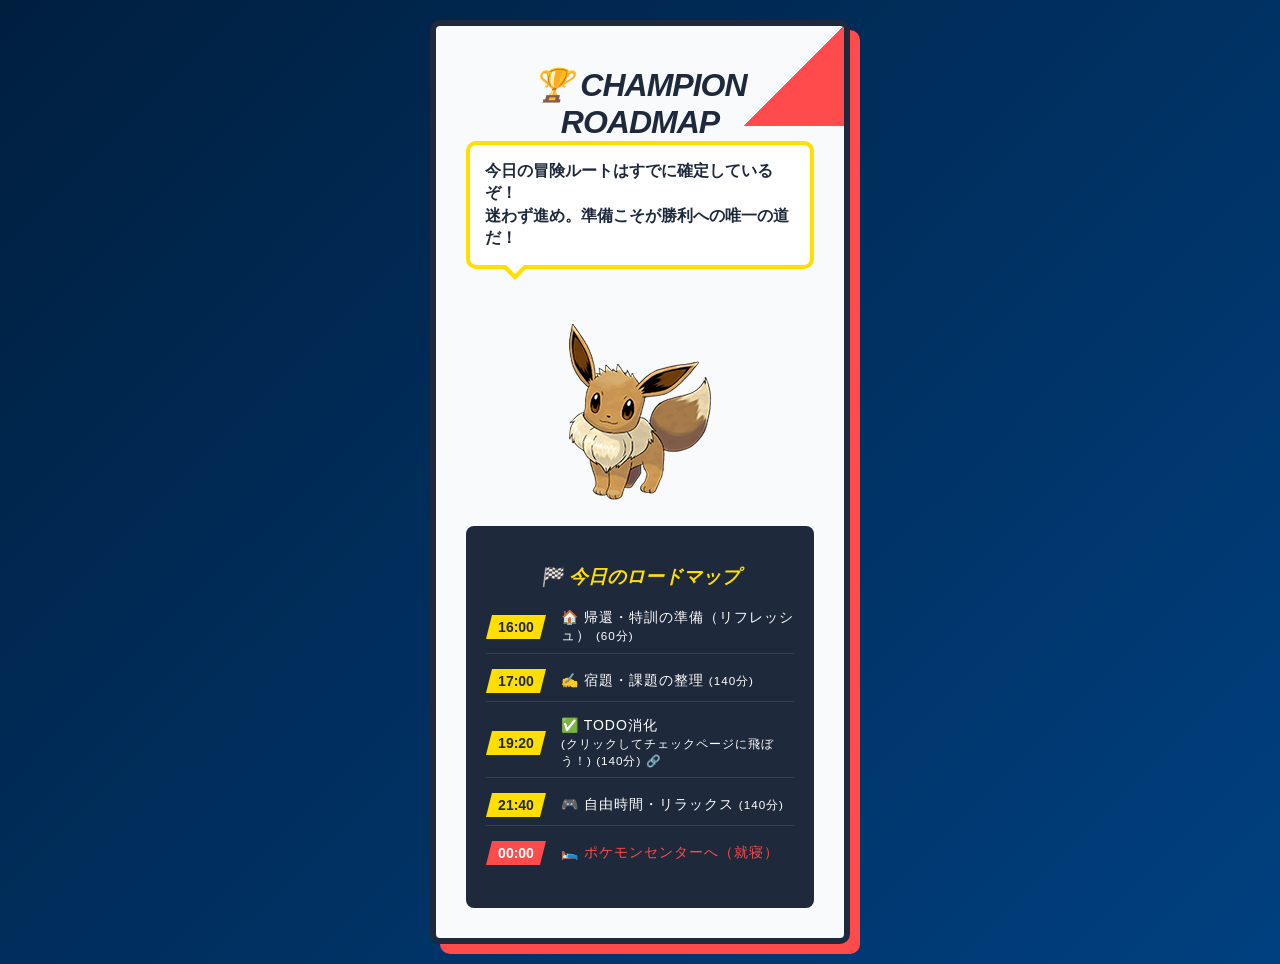
==== index.html @ a59a7ac6 "ご要望対応1" ====
<!DOCTYPE html>
<html lang="ja">
<head>
    <meta charset="UTF-8">
    <title>クエストロードマップ：固定ルート</title>
    <link rel="stylesheet" href="style3.css">
</head>
<body>

    <div class="card pokemon-theme">
        <h1>🏆 CHAMPION ROADMAP</h1>
        <div class="duo-message" id="duo-msg">
            今日の冒険ルートはすでに確定しているぞ！<br>
            迷わず進め。準備こそが勝利への唯一の道だ！
        </div>
        <div>
            <img src="evolution.png">
        </div>
        <div id="result" class="schedule-result" style="display: block;">
            <h3>🏁 今日のロードマップ</h3>
            <div id="timeline"></div>
        </div>
    </div>

    <script>
        window.onload = function() {
            generateFixedSchedule();
        };

        function generateFixedSchedule() {
            const timeline = document.getElementById('timeline');

            // --- 固定設定 ---
            const startMin = 16 * 60;  // 16:00 行動開始
            const endMin = 24 * 60;    // 24:00 就寝

            // 曜日判定 (0:日, 1:月, 2:火, 3:水, 4:木, 5:金, 6:土)
            const dayOfWeek = new Date().getDay();
            // 日曜日(0)から木曜日(4)判定
            const isSunToThu = (dayOfWeek >= 0 && dayOfWeek <= 4);

            // タイムライン生成用の配列
            let schedule = [];

            // 1. 開始（準備）
            //schedule.push({ time: startMin, task: "☀️ 起床・準備（特訓開始！）", duration: 60 });
            schedule.push({ time: startMin, task: "🏠 帰還・特訓の準備（リフレッシュ）", duration: 60 });

            // --- 2. 学校クエスト（コメントアウト） ---
            /*
            const schoolStartMin = 17 * 60;
            const schoolDuration = 360;
            const isWeekday = (dayOfWeek >= 1 && dayOfWeek <= 5);
            if (isWeekday) {
                schedule.push({ time: schoolStartMin, task: "🏫 学校クエスト (メイン任務)", duration: schoolDuration });
            }
            */

            // 3. 午後のタスク計算
            let currentMin = startMin + 60; 
            let remainingMin = endMin - currentMin;

            // 基本のクエストリスト
            let eveningQuests = [
                "✍️ 宿題・課題の整理", 
                "✅ TODO消化(クリックしてチェックページに飛ぼう！) ", 
                "🎮 自由時間・リラックス"
            ];

            // 日曜日〜木曜日のみ「装備確認」を追加
            if (isSunToThu) {
                eveningQuests.push("👟 翌日の装備確認（持ち物）");
            }

            // 残り時間をクエスト数で等分
            const questDuration = Math.floor(remainingMin / eveningQuests.length);

            // クエストをスケジュール配列に追加
            eveningQuests.forEach(task => {
                schedule.push({ time: currentMin, task: task, duration: questDuration });
                currentMin += questDuration;
            });

            // --- 表示のレンダリング ---
            const minToTime = (min) => {
                const h = Math.floor(min / 60) % 24;
                const m = Math.floor(min % 60);
                return `${String(h).padStart(2, '0')}:${String(m).padStart(2, '0')}`;
            };

            timeline.innerHTML = '';
            schedule.forEach(item => {
                const div = document.createElement('div');
                div.className = 'time-slot';
            
                // --- タスク表示の生成と改行処理 ---
                let displayName = item.task;
                if (displayName.includes("(クリックして")) {
                    // 改行を入れて、補足部分を少し小さくする
                    displayName = displayName.replace("(クリックして", "<br><small>(クリックして");
                    displayName += "</small>";
                }

                let taskHTML = `<span class="task-name">${displayName}</span> <small>(${item.duration}分)</small>`;
            
                if (item.task.includes("TODO")) {
                    // TODOが含まれる場合、全体をリンクにする
                    taskHTML = `<a href="TODOpokemon3.html" style="color: inherit; text-decoration: none; display: block;">
                                    ${displayName} <small>(${item.duration}分) 🔗</small>
                                </a>`;
                    div.style.cursor = "pointer";
                }
        
                div.innerHTML = `
                    <span class="time-label">${minToTime(item.time)}</span>
                    <span class="task-text">${taskHTML}</span>
                `;
                timeline.appendChild(div);
            });

            // 4. 就寝
            const sleepDiv = document.createElement('div');
            sleepDiv.className = 'time-slot sleep-slot';
            sleepDiv.innerHTML = `<span class="time-label">${minToTime(endMin)}</span> <span class="task-text">🛌 ポケモンセンターへ（就寝）</span>`;
            timeline.appendChild(sleepDiv);
        }
    </script>
</body>
</html>
---- style3.css ----
/* =============================================
   1. 全画面共通ベース & クエスト作成
   ============================================= */
* {
    box-sizing: border-box;
}

body { 
    font-family: 'Arial Black', 'Hiragino Sans', sans-serif; 
    background: linear-gradient(135deg, #001f3f 0%, #004080 100%); 
    color: #333; 
    display: flex; 
    flex-direction: column; 
    align-items: center; 
    justify-content: center;
    min-height: 100vh;
    margin: 0;
    padding: 20px; 
}

.card { 
    background: #f8fafc; 
    border-radius: 10px; 
    box-shadow: 10px 10px 0px #ff4b4b; 
    width: 100%;
    max-width: 420px; 
    padding: 30px; 
    border: 6px solid #1e293b; 
    text-align: center;
    position: relative;
    overflow: hidden;
}

/* 競技場のような斜線のアクセント */
.card::before {
    content: "";
    position: absolute;
    top: 0; right: 0;
    width: 100px; height: 100px;
    background: linear-gradient(135deg, transparent 50%, #ff4b4b 50%);
    z-index: 0;
}

h1 { 
    color: #1e293b; 
    font-size: 28px; 
    margin-bottom: 20px; 
    font-style: italic;
    letter-spacing: 2px;
    position: relative;
}

/* メッセージ（吹き出し）のしっぽ部分を黄色に修正 */
.duo-message::after {
    content: "";
    position: absolute;
    bottom: -15px; /* 枠線の外に出す */
    left: 30px;    /* しっぽの位置 */
    border-width: 15px 15px 0; /* 三角形の形を作る */
    border-style: solid;
    /* 1番目の色を #1cb0f6 から #ffde00 (黄色) に変更 */
    border-color: #ffde00 transparent transparent; 
}

/* メッセージ本体の枠線も黄色に合わせる場合（統一感が出ます） */
.duo-message { 
    background: #ffffff; 
    border: 4px solid #ffde00; /* ここを黄色に変更 */
    padding: 15px; 
    border-radius: 10px; 
    margin-bottom: 30px; 
    font-weight: bold; 
    color: #1e293b;
    line-height: 1.4;
    text-align: left;
    position: relative;
}


/* 内側の白い三角（枠線の中を白く抜く場合） */
.duo-message::before {
    content: "";
    position: absolute;
    bottom: -9px;
    left: 30px;
    border-width: 15px 15px 0;
    border-style: solid;
    border-color: #ffffff transparent transparent;
    z-index: 1;
}

/* 入力項目 */
input[type="time"], input[type="text"] { 
    width: 100%; 
    padding: 12px; 
    border-radius: 0px; 
    border: 3px solid #cbd5e1; 
    font-size: 16px; 
    font-weight: bold;
}

.add-quest-box { display: flex; gap: 8px; margin-bottom: 20px; }

.section-label {
    display: block;
    text-align: left;
    font-size: 12px;
    font-weight: bold;
    color: #64748b;
    margin-bottom: 5px;
    margin-top: 15px;
}

/* ボタン類 */
button.generate-btn, button.send-btn { 
    width: 100%; 
    padding: 18px; 
    background: #ff4b4b; 
    color: white; 
    border: none; 
    font-weight: bold; 
    font-size: 18px; 
    cursor: pointer; 
    transition: 0.2s; 
    box-shadow: 0 5px 0 #b32d2d;
    text-transform: uppercase;
}

button.generate-btn { border-radius: 50px; }
button.generate-btn:hover { background: #d33131; transform: scale(1.02); }

.add-btn {
    background: #1e293b;
    color: #fff;
    border-radius: 5px;
    font-size: 12px;
    padding: 10px 15px;
    border: none;
    cursor: pointer;
}

/* クエスト選択（タイル） */
.task-options { display: grid; grid-template-columns: 1fr 1fr; gap: 10px; margin-bottom: 20px; }

.option-item { 
    background: #fff; 
    border: 3px solid #1e293b; 
    padding: 12px; 
    border-radius: 5px; 
    cursor: pointer; 
    transition: 0.2s; 
    font-weight: bold; 
    position: relative;
    color: #1e293b;
}

.option-item.selected { 
    background: #ffde00; 
    border-color: #1e293b; 
    transform: translateY(-2px);
    box-shadow: 4px 4px 0px #1e293b;
}

.option-item.selected::after { 
    content: "No." attr(data-order); 
    position: absolute; 
    top: -10px; right: -5px; 
    background: #1e293b; 
    color: white; 
    padding: 2px 6px;
    font-size: 10px; 
}

/* スケジュール結果表示 */
.schedule-result { 
    display: none; 
    margin-top: 20px; 
    background: #1e293b;
    padding: 20px; 
    border-radius: 8px;
    color: white;
    text-align: left;
}

.schedule-result h3 { color: #ffde00; text-align: center; font-style: italic; }

.time-slot { 
    display: flex; 
    align-items: center; 
    margin-bottom: 15px; 
    border-bottom: 1px solid #334155;
    padding-bottom: 8px;
}

.time-label { 
    background: #ffde00; 
    color: #1e293b; 
    padding: 4px 8px; 
    font-size: 14px;
    font-weight: 900;
    margin-right: 15px; 
    min-width: 60px; 
    text-align: center; 
    clip-path: polygon(10% 0%, 100% 0%, 90% 100%, 0% 100%);
}

.task-text { font-size: 14px; letter-spacing: 1px; }
.sleep-slot { border-bottom: none; color: #ff4b4b; }
.sleep-slot .time-label { background: #ff4b4b; color: white; }


/* =============================================
   2. 夜の準備 (TODOyoru.html)
   ============================================= */
.duo-message {
    background: #ffffff !important;
    color: #1e293b !important;
    border: 4px solid #ffde00 !important; /* 枠線を黄色にして目立たせる */
    text-shadow: none; /* 変な影を消す */
}

body.night-mode { 
    background: radial-gradient(circle, #1e293b 0%, #0f172a 100%); 
    color: #f8fafc; 
}

body.night-mode .card { 
    background: #1e293b; 
    border: 4px solid #ffde00; 
    box-shadow: 0 0 20px rgba(255, 222, 0, 0.3); 
}

.wallet-box { 
    background: #0f172a; 
    border: 3px solid #ffde00; 
    border-radius: 5px; 
    padding: 15px; 
    text-align: center; 
    margin-bottom: 20px;
    clip-path: polygon(5% 0, 100% 0, 95% 100%, 0 100%); 
}

.wallet-label { font-size: 12px; letter-spacing: 1px; color: #94a3b8; }

.money-amount { 
    font-size: 36px; 
    font-family: 'Arial Black', sans-serif;
    color: #ffde00; 
    text-shadow: 2px 2px #000;
}

.task-item { 
    display: flex; 
    align-items: center; 
    margin-bottom: 12px; 
    padding: 15px; 
    background: #334155; 
    border-radius: 0; 
    border-left: 8px solid #ff4b4b; 
    transition: 0.2s; 
    cursor: pointer;
    text-align: left;
}

.task-item.checked { 
    background: #1e3a8a !important; 
    border-left-color: #ffde00; 
    opacity: 0.8;
}

.task-item.checked span { text-decoration: none; color: #ffde00; }

.task-item input[type="checkbox"] { 
    width: 20px;
    height: 20px;
    margin-right: 15px; 
}

.send-btn { 
    clip-path: polygon(0 20%, 100% 0, 100% 80%, 0 100%); 
    margin-top: 10px;
}

.send-btn:active { transform: translateY(3px); box-shadow: none; }

.footer { 
    font-size: 12px; 
    color: #94a3b8; 
    margin-top: 15px;
    font-style: italic;
}
/* =============================================
   2. 夜の準備 (TODOyoru.html) 修正
   ============================================= */

/* 夜モードの時は、カード内のタイトルを白または黄色にする */
body.night-mode h1 { 
    color: #ffffff !important; 
    text-shadow: 2px 2px 0px #ff4b4b; /* 視認性を上げるために影を追加 */
}

/* ついでにサブタイトルやラベルも見やすく調整 */
body.night-mode .section-label {
    color: #cbd5e1;
}

body.night-mode .card h1 {
    position: relative;
    z-index: 1; /* 背景の装飾に隠れないように */
}


/* =============================================
   3. メインメニュー (index.html)
   ============================================= */
.league-header { margin-bottom: 20px; }

.league-logo {
    font-size: 40px;
    display: block;
    filter: drop-shadow(0 0 10px rgba(255, 222, 0, 0.5));
}

.pokemon-theme h1 {
    font-family: 'Arial Black', sans-serif;
    font-style: italic;
    font-size: 32px;
    color: #1e293b;
    margin: 10px 0 0 0;
    letter-spacing: -1px;
}

.pokemon-theme .subtitle {
    font-size: 10px;
    letter-spacing: 2px;
    color: #ff4b4b;
    margin-top: 0;
}

.menu-container {
    display: flex;
    flex-direction: column;
    gap: 18px;
    margin-top: 25px;
}

.menu-item {
    display: flex;
    align-items: center;
    padding: 15px;
    text-decoration: none;
    position: relative;
    transition: all 0.2s ease;
    border: 3px solid #1e293b;
    clip-path: polygon(0 0, 100% 0, 95% 100%, 0% 100%); 
}

.menu-item:hover { transform: scale(1.05) translateX(5px); }

.schedule-btn { background: #1cb0f6; color: white; box-shadow: 6px 6px 0px #0077b6; }
.todo-btn { background: #ff4b4b; color: white; box-shadow: 6px 6px 0px #b32d2d; }

.menu-item .icon {
    font-size: 28px;
    margin-right: 15px;
    background: rgba(255, 255, 255, 0.2);
    width: 50px;
    height: 50px;
    border-radius: 50%;
    display: flex;
    align-items: center;
    justify-content: center;
}

.menu-item .title {
    font-family: 'Arial Black', sans-serif;
    font-size: 20px;
    font-style: italic;
    line-height: 1;
}

.menu-item .desc {
    font-size: 11px;
    margin-top: 4px;
    opacity: 0.9;
    font-weight: bold;
}

.arrow {
    margin-left: auto;
    font-weight: bold;
    font-size: 20px;
    padding-right: 10px;
}

.footer-status {
    margin-top: 30px;
    font-size: 12px;
    font-weight: bold;
    color: #1e293b;
    background: #e2e8f0;
    padding: 5px;
    border-radius: 4px;
    display: inline-block;
}

/* =============================================
   ステータス表示部分 (index.html)
============================================= */

.chart-container {
    position: relative;
    margin: 20px auto;
    width: 250px; /* グラフのサイズを固定 */
    height: 250px;
}
        
.status-title {
    font-size: 18px;
    font-style: italic;
    margin-top: 20px;
    color: #1e293b;
    border-bottom: 2px solid #ffde00;
    display: inline-block;
}
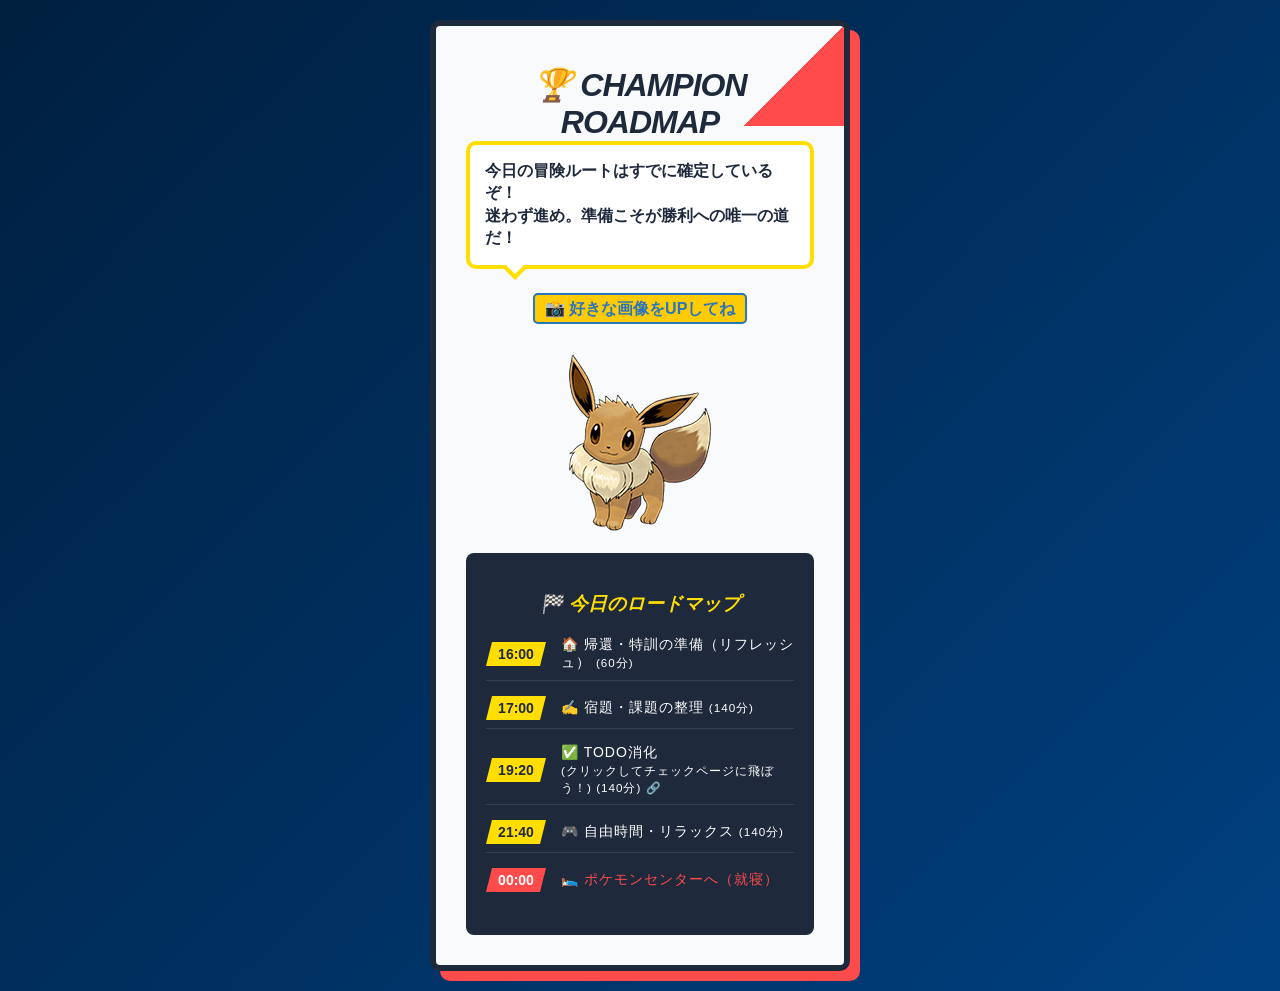
==== commit 96f4f6dc: "画像データ部分変更" ====
--- a/index.html
+++ b/index.html
@@ -13,8 +13,16 @@
             今日の冒険ルートはすでに確定しているぞ！<br>
             迷わず進め。準備こそが勝利への唯一の道だ！
         </div>
-        <div>
-            <img src="evolution.png">
+        <!-- 変更前：<div><img src="evolution.png"></div> -->
+        <div class="image-upload-section" style="margin: 15px 0;">
+            <label for="file-input" style="cursor: pointer; background: #ffcb05; color: #2a75bb; padding: 5px 10px; border-radius: 5px; font-weight: bold; border: 2px solid #2a75bb;">
+                📸 好きな画像をUPしてね
+            </label>
+            <input id="file-input" type="file" accept="image/*" style="display: none;" onchange="previewImage(this)">
+            
+            <div style="margin-top: 10px;">
+                <img id="quest-image" src="evolution.png" style="max-width: 100%; border-radius: 10px; display: block; margin: 0 auto;">
+            </div>
         </div>
         <div id="result" class="schedule-result" style="display: block;">
             <h3>🏁 今日のロードマップ</h3>
@@ -126,4 +134,4 @@
         }
     </script>
 </body>
-</html>+</html>
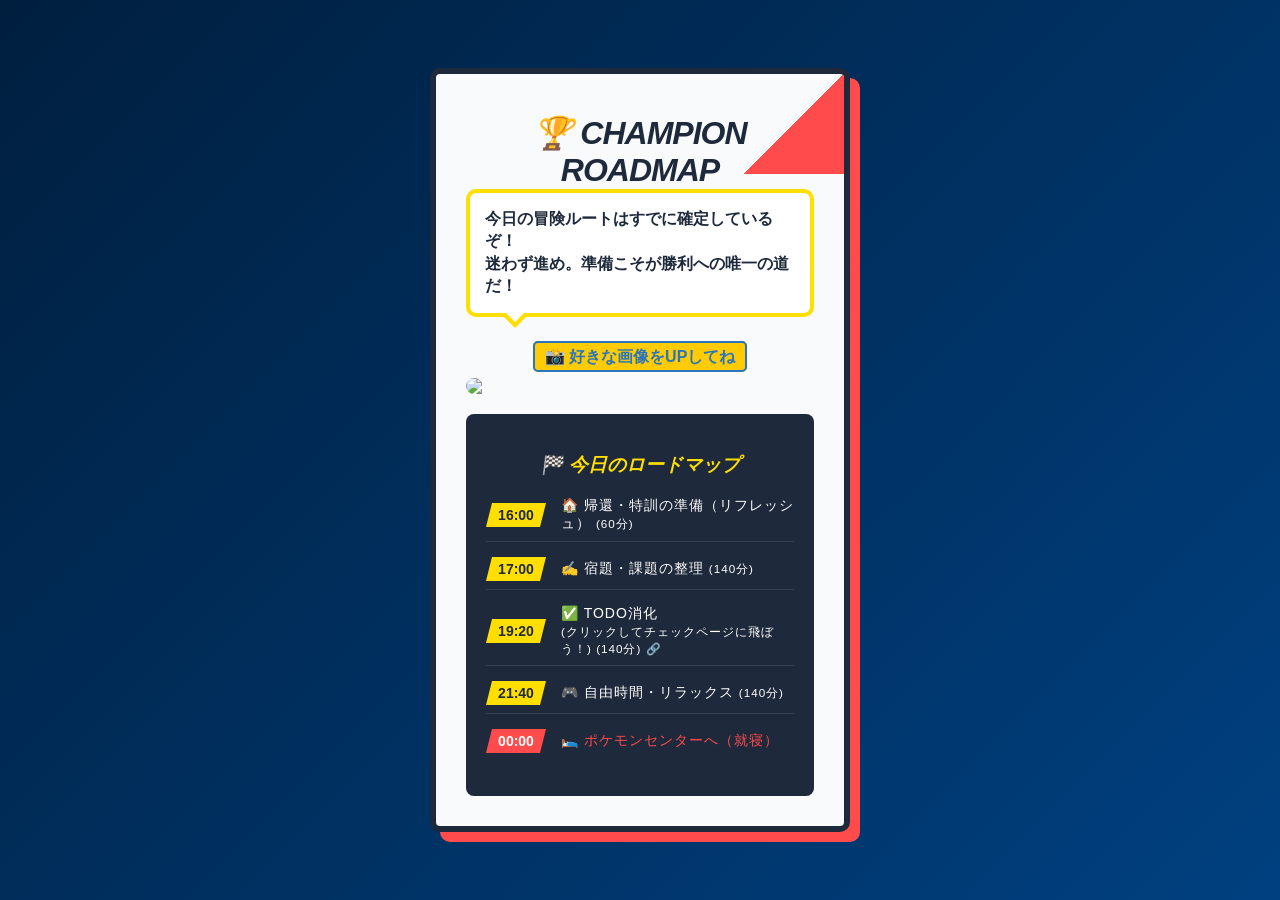
==== commit 7762bc70: "画像データアップロード処理追加" ====
--- a/index.html
+++ b/index.html
@@ -132,6 +132,21 @@
             sleepDiv.innerHTML = `<span class="time-label">${minToTime(endMin)}</span> <span class="task-text">🛌 ポケモンセンターへ（就寝）</span>`;
             timeline.appendChild(sleepDiv);
         }
+        
+        // 画像プレビュー用の関数
+        function previewImage(input) {
+            const file = input.files[0];
+            const reader = new FileReader();
+        
+            reader.onload = function(e) {
+                const imgElement = document.getElementById('quest-image');
+                imgElement.src = e.target.result;
+            };
+        
+            if (file) {
+                reader.readAsDataURL(file);
+            }
+        }
     </script>
 </body>
 </html>
